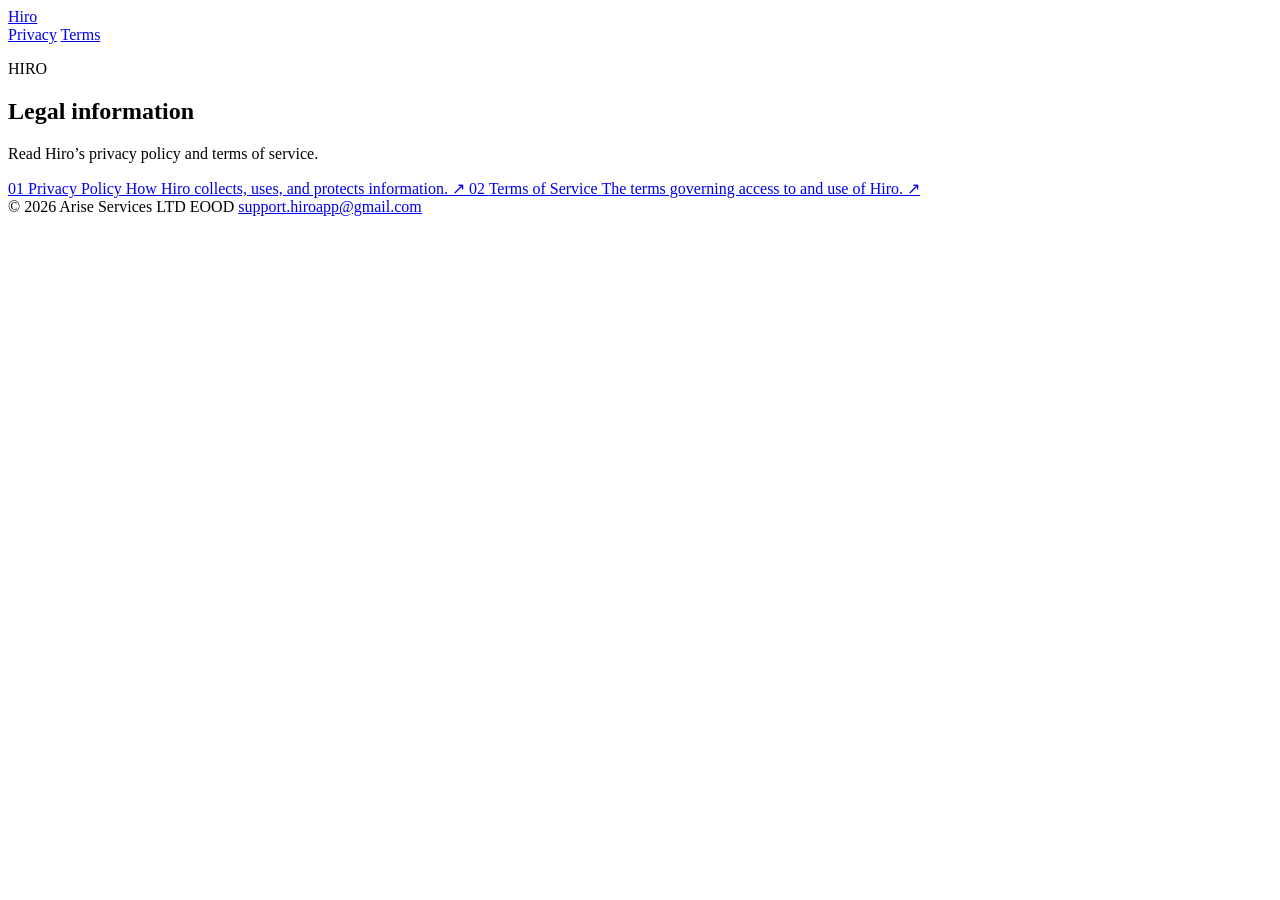
==== index.html @ 7322047a "Publish Hiro legal site: index.html" ====
<!doctype html>
<html lang="en">
<head>
  <meta charset="utf-8">
  <meta name="viewport" content="width=device-width, initial-scale=1">
  <meta name="theme-color" content="#05080D">
  <meta name="description" content="Privacy Policy and Terms of Service for Hiro.">
  <link rel="icon" type="image/svg+xml" href="data:image/svg+xml,%3Csvg xmlns='http://www.w3.org/2000/svg' viewBox='0 0 64 64'%3E%3Crect width='64' height='64' rx='14' fill='%2305080D'/%3E%3Cpath d='M18 16v32M46 16v32M18 32h28' fill='none' stroke='%23EDF4FA' stroke-width='6' stroke-linecap='round'/%3E%3C/svg%3E">
  <link rel="stylesheet" href="./styles.css">
  <title>Legal · Hiro</title>
</head>
<body>
  <header class="site-header">
    <nav class="nav" aria-label="Legal pages">
      <a class="brand" href="./" aria-label="Hiro legal home">Hiro</a>
      <div class="nav-links">
        <a href="./privacy/">Privacy</a>
        <a href="./terms/">Terms</a>
      </div>
    </nav>
  </header>
  <main class="page">
    
    <section class="legal-home">
      <p class="eyebrow">HIRO</p>
      <h1>Legal information</h1>
      <p class="intro">Read Hiro’s privacy policy and terms of service.</p>
      <div class="legal-grid">
        <a class="legal-card" href="./privacy/">
          <span class="card-number">01</span>
          <span class="card-title">Privacy Policy</span>
          <span class="card-copy">How Hiro collects, uses, and protects information.</span>
          <span class="card-arrow" aria-hidden="true">↗</span>
        </a>
        <a class="legal-card" href="./terms/">
          <span class="card-number">02</span>
          <span class="card-title">Terms of Service</span>
          <span class="card-copy">The terms governing access to and use of Hiro.</span>
          <span class="card-arrow" aria-hidden="true">↗</span>
        </a>
      </div>
    </section>
    
  </main>
  <footer class="site-footer">
    <span>© 2026 Arise Services LTD EOOD</span>
    <a href="mailto:support.hiroapp@gmail.com">support.hiroapp@gmail.com</a>
  </footer>
</body>
</html>
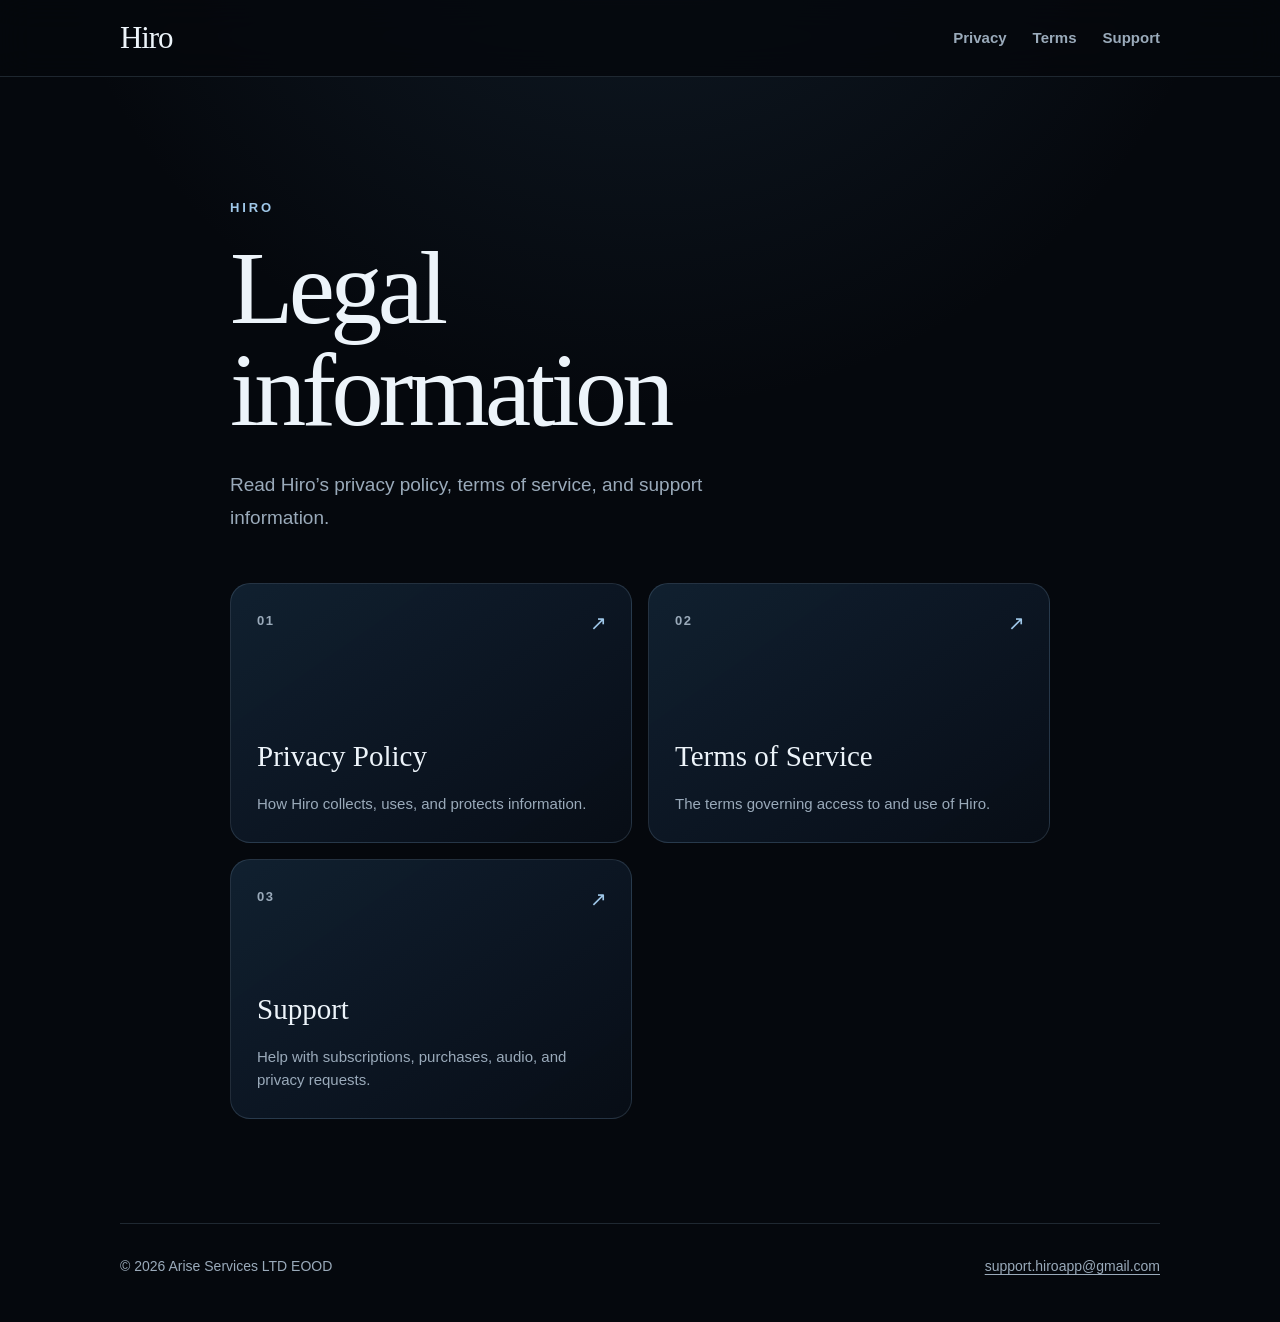
==== commit 3738c154: "Link Hiro support page" ====
--- a/index.html
+++ b/index.html
@@ -4,18 +4,19 @@
   <meta charset="utf-8">
   <meta name="viewport" content="width=device-width, initial-scale=1">
   <meta name="theme-color" content="#05080D">
-  <meta name="description" content="Privacy Policy and Terms of Service for Hiro.">
+  <meta name="description" content="Privacy Policy, Terms of Service, and Support for Hiro.">
   <link rel="icon" type="image/svg+xml" href="data:image/svg+xml,%3Csvg xmlns='http://www.w3.org/2000/svg' viewBox='0 0 64 64'%3E%3Crect width='64' height='64' rx='14' fill='%2305080D'/%3E%3Cpath d='M18 16v32M46 16v32M18 32h28' fill='none' stroke='%23EDF4FA' stroke-width='6' stroke-linecap='round'/%3E%3C/svg%3E">
   <link rel="stylesheet" href="./styles.css">
   <title>Legal · Hiro</title>
 </head>
 <body>
   <header class="site-header">
-    <nav class="nav" aria-label="Legal pages">
-      <a class="brand" href="./" aria-label="Hiro legal home">Hiro</a>
+    <nav class="nav" aria-label="Hiro pages">
+      <a class="brand" href="./" aria-label="Hiro home">Hiro</a>
       <div class="nav-links">
         <a href="./privacy/">Privacy</a>
         <a href="./terms/">Terms</a>
+        <a href="./support/">Support</a>
       </div>
     </nav>
   </header>
@@ -24,7 +25,7 @@
     <section class="legal-home">
       <p class="eyebrow">HIRO</p>
       <h1>Legal information</h1>
-      <p class="intro">Read Hiro’s privacy policy and terms of service.</p>
+      <p class="intro">Read Hiro’s privacy policy, terms of service, and support information.</p>
       <div class="legal-grid">
         <a class="legal-card" href="./privacy/">
           <span class="card-number">01</span>
@@ -38,6 +39,12 @@
           <span class="card-copy">The terms governing access to and use of Hiro.</span>
           <span class="card-arrow" aria-hidden="true">↗</span>
         </a>
+        <a class="legal-card" href="./support/">
+          <span class="card-number">03</span>
+          <span class="card-title">Support</span>
+          <span class="card-copy">Help with subscriptions, purchases, audio, and privacy requests.</span>
+          <span class="card-arrow" aria-hidden="true">↗</span>
+        </a>
       </div>
     </section>
     
--- a/styles.css
+++ b/styles.css
@@ -0,0 +1,306 @@
+:root {
+  color-scheme: dark;
+  --bg: #05080d;
+  --panel: #0a111b;
+  --panel-hover: #0d1825;
+  --text: #edf4fa;
+  --muted: #9aaaba;
+  --line: rgba(148, 181, 211, 0.18);
+  --accent: #9fc7e8;
+  --max: 820px;
+}
+
+* {
+  box-sizing: border-box;
+}
+
+html {
+  scroll-behavior: smooth;
+}
+
+body {
+  min-height: 100vh;
+  margin: 0;
+  background:
+    radial-gradient(circle at 50% -15%, rgba(54, 93, 127, 0.24), transparent 38rem),
+    var(--bg);
+  color: var(--text);
+  font-family: Inter, ui-sans-serif, -apple-system, BlinkMacSystemFont, "Segoe UI", sans-serif;
+  font-size: 17px;
+  line-height: 1.72;
+  -webkit-font-smoothing: antialiased;
+}
+
+a {
+  color: var(--accent);
+  text-underline-offset: 0.18em;
+}
+
+a:focus-visible {
+  outline: 2px solid var(--accent);
+  outline-offset: 4px;
+  border-radius: 4px;
+}
+
+.site-header {
+  border-bottom: 1px solid var(--line);
+  background: rgba(5, 8, 13, 0.84);
+  backdrop-filter: blur(16px);
+}
+
+.nav,
+.site-footer {
+  width: min(calc(100% - 40px), 1040px);
+  margin: 0 auto;
+}
+
+.nav {
+  min-height: 76px;
+  display: flex;
+  align-items: center;
+  justify-content: space-between;
+}
+
+.brand {
+  color: var(--text);
+  font-family: Georgia, "Times New Roman", serif;
+  font-size: 31px;
+  letter-spacing: -0.035em;
+  text-decoration: none;
+}
+
+.nav-links {
+  display: flex;
+  gap: 26px;
+}
+
+.nav-links a {
+  color: var(--muted);
+  font-size: 15px;
+  font-weight: 600;
+  text-decoration: none;
+}
+
+.nav-links a:hover,
+.nav-links a[aria-current="page"] {
+  color: var(--text);
+}
+
+.page {
+  width: min(calc(100% - 40px), var(--max));
+  margin: 0 auto;
+  padding: 76px 0 104px;
+}
+
+.legal-home {
+  padding-top: 44px;
+}
+
+.eyebrow {
+  margin: 0 0 18px;
+  color: var(--accent);
+  font-size: 13px;
+  font-weight: 700;
+  letter-spacing: 0.22em;
+}
+
+.legal-home h1,
+.legal h1 {
+  margin: 0;
+  font-family: Georgia, "Times New Roman", serif;
+  font-weight: 400;
+  letter-spacing: -0.045em;
+}
+
+.legal-home h1 {
+  max-width: 650px;
+  font-size: clamp(3.4rem, 10vw, 6.5rem);
+  line-height: 0.98;
+}
+
+.intro {
+  max-width: 560px;
+  margin: 28px 0 48px;
+  color: var(--muted);
+  font-size: 19px;
+}
+
+.legal-grid {
+  display: grid;
+  grid-template-columns: repeat(2, 1fr);
+  gap: 16px;
+}
+
+.legal-card {
+  min-height: 260px;
+  padding: 26px;
+  position: relative;
+  display: flex;
+  flex-direction: column;
+  border: 1px solid var(--line);
+  border-radius: 20px;
+  background: linear-gradient(145deg, rgba(19, 36, 54, 0.86), rgba(8, 14, 23, 0.94));
+  color: var(--text);
+  text-decoration: none;
+  transition: transform 180ms ease, border-color 180ms ease, background 180ms ease;
+}
+
+.legal-card:hover {
+  transform: translateY(-3px);
+  border-color: rgba(159, 199, 232, 0.42);
+  background: var(--panel-hover);
+}
+
+.card-number {
+  color: var(--muted);
+  font-size: 13px;
+  font-weight: 700;
+  letter-spacing: 0.12em;
+}
+
+.card-title {
+  margin-top: auto;
+  font-family: Georgia, "Times New Roman", serif;
+  font-size: 29px;
+}
+
+.card-copy {
+  margin-top: 10px;
+  color: var(--muted);
+  font-size: 15px;
+  line-height: 1.55;
+}
+
+.card-arrow {
+  position: absolute;
+  top: 22px;
+  right: 24px;
+  color: var(--accent);
+  font-size: 20px;
+}
+
+.legal {
+  padding: 42px 0 0;
+}
+
+.legal h1 {
+  max-width: 720px;
+  font-size: clamp(3rem, 8vw, 5.25rem);
+  line-height: 1;
+}
+
+.legal h1 + p {
+  margin-top: 24px;
+  color: var(--muted);
+}
+
+.legal h2 {
+  margin: 68px 0 18px;
+  padding-top: 28px;
+  border-top: 1px solid var(--line);
+  color: var(--text);
+  font-size: 24px;
+  line-height: 1.3;
+}
+
+.legal h3 {
+  margin: 34px 0 12px;
+  color: var(--text);
+  font-size: 18px;
+}
+
+.legal p,
+.legal li {
+  color: #c5d0da;
+}
+
+.legal p {
+  margin: 16px 0;
+}
+
+.legal ul {
+  margin: 18px 0 24px;
+  padding-left: 24px;
+}
+
+.legal li {
+  margin: 8px 0;
+  padding-left: 4px;
+}
+
+.legal strong {
+  color: var(--text);
+  font-weight: 650;
+}
+
+.site-footer {
+  padding: 30px 0 44px;
+  display: flex;
+  justify-content: space-between;
+  gap: 20px;
+  border-top: 1px solid var(--line);
+  color: var(--muted);
+  font-size: 14px;
+}
+
+.site-footer a {
+  color: var(--muted);
+}
+
+@media (max-width: 640px) {
+  body {
+    font-size: 16px;
+  }
+
+  .nav,
+  .site-footer,
+  .page {
+    width: min(calc(100% - 28px), var(--max));
+  }
+
+  .nav {
+    min-height: 66px;
+  }
+
+  .nav-links {
+    gap: 18px;
+  }
+
+  .page {
+    padding: 50px 0 76px;
+  }
+
+  .legal-home {
+    padding-top: 24px;
+  }
+
+  .legal-grid {
+    grid-template-columns: 1fr;
+  }
+
+  .legal-card {
+    min-height: 210px;
+  }
+
+  .legal {
+    padding-top: 22px;
+  }
+
+  .legal h2 {
+    margin-top: 54px;
+  }
+
+  .site-footer {
+    flex-direction: column;
+  }
+}
+
+@media (prefers-reduced-motion: reduce) {
+  html {
+    scroll-behavior: auto;
+  }
+
+  .legal-card {
+    transition: none;
+  }
+}
